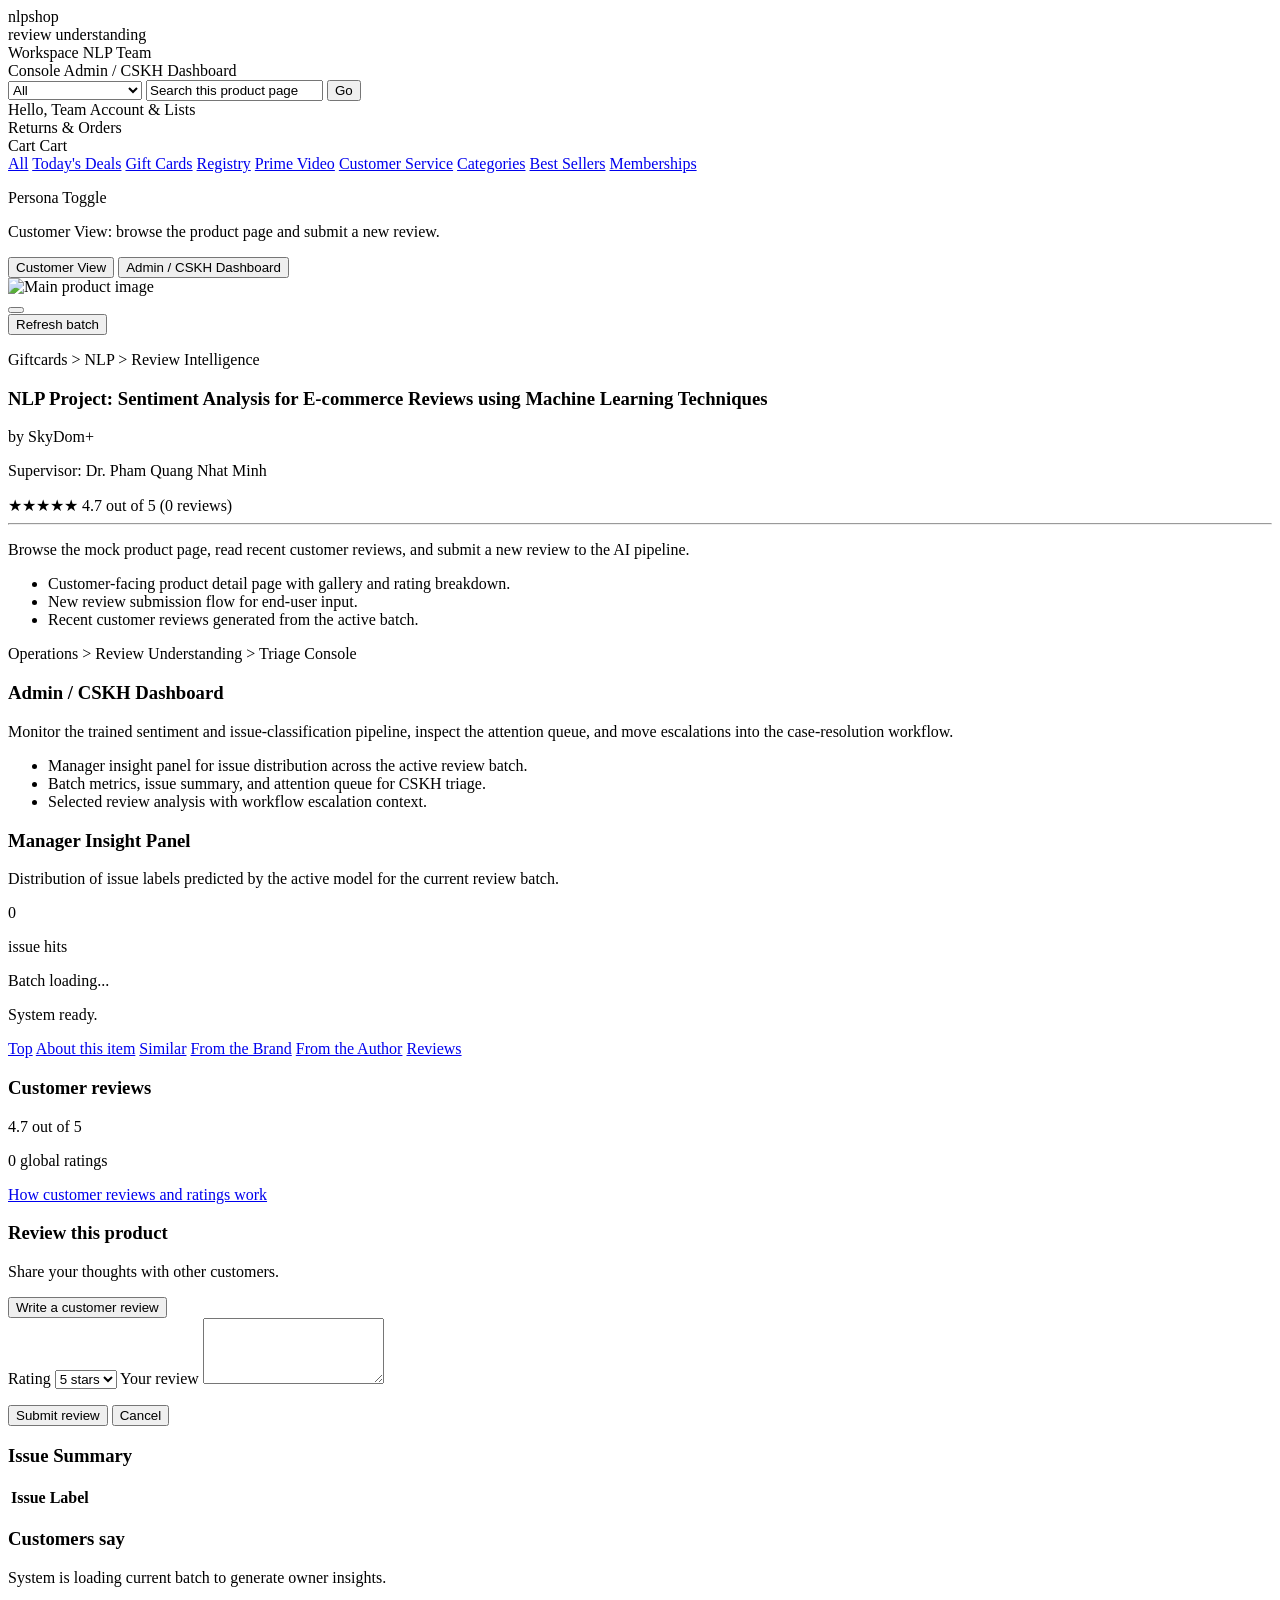
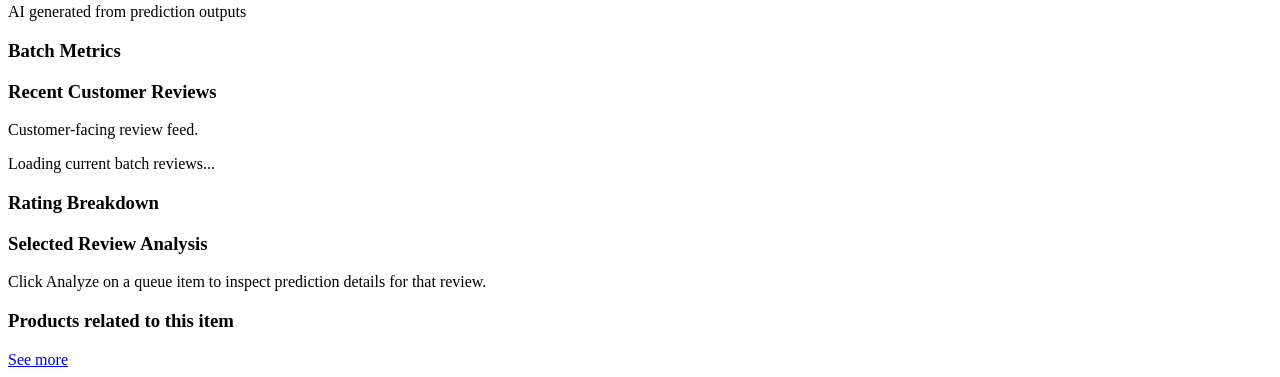
==== Sentiment-Analysis-for-E-commerce-Reviews-using-Machine-Learning-Techniques-main/webapp/static/index.html @ 732329e4 "upgrade demo" ====
<!doctype html>
<html lang="en">
<head>
  <meta charset="UTF-8" />
  <meta name="viewport" content="width=device-width, initial-scale=1.0" />
  <title>NLP Review Ops</title>
  <link rel="preconnect" href="https://fonts.googleapis.com" />
  <link rel="preconnect" href="https://fonts.gstatic.com" crossorigin />
  <link
    href="https://fonts.googleapis.com/css2?family=Barlow:wght@500;600;700&family=Source+Sans+3:wght@400;500;600;700&display=swap"
    rel="stylesheet"
  />
  <link rel="stylesheet" href="/static/styles.css?v=20260320b" />
</head>
<body data-app-view="customer">
  <header class="site-header">
    <div class="header-top">
      <div class="logo-block">
        <div class="logo-mark">nlp<span>shop</span></div>
        <div class="logo-sub">review understanding</div>
      </div>

      <div class="ship-block">
        <span class="ship-label">Workspace</span>
        <span class="ship-value">NLP Team</span>
      </div>

      <div class="admin-chip" data-view="admin">
        <span class="admin-chip-label">Console</span>
        <span class="admin-chip-value">Admin / CSKH Dashboard</span>
      </div>

      <div class="search-block" data-view="customer">
        <select aria-label="Search category">
          <option>All</option>
          <option>Gift Cards</option>
          <option>Customer Reviews</option>
          <option>Related Products</option>
        </select>
        <input type="text" value="Search this product page" readonly />
        <button type="button" aria-label="Search">Go</button>
      </div>

      <div class="header-actions" data-view="customer">
        <div class="action-tile">
          <span class="small">Hello, Team</span>
          <span class="large">Account & Lists</span>
        </div>
        <div class="action-tile">
          <span class="small">Returns</span>
          <span class="large">& Orders</span>
        </div>
        <div class="cart-tile">
          <span class="cart-icon">Cart</span>
          <span>Cart</span>
        </div>
      </div>
    </div>

    <nav class="header-sub" data-view="customer">
      <a href="#">All</a>
      <a href="#">Today's Deals</a>
      <a href="#">Gift Cards</a>
      <a href="#">Registry</a>
      <a href="#">Prime Video</a>
      <a href="#">Customer Service</a>
      <a href="#">Categories</a>
      <a href="#">Best Sellers</a>
      <a href="#">Memberships</a>
    </nav>
  </header>

  <section class="view-switch-bar">
    <div class="page-wrap view-switch-inner">
      <div class="view-switch-copy">
        <p class="view-switch-label">Persona Toggle</p>
        <p id="view-switch-text" class="view-switch-text">
          Customer View: browse the product page and submit a new review.
        </p>
      </div>
      <div class="view-switch-group" role="tablist" aria-label="Dashboard views">
        <button id="customer-view-btn" class="view-switch-btn active" type="button" data-view-target="customer">
          Customer View
        </button>
        <button id="admin-view-btn" class="view-switch-btn" type="button" data-view-target="admin">
          Admin / CSKH Dashboard
        </button>
      </div>
    </div>
  </section>

  <main class="page-wrap">
    <section class="product-grid">
      <aside class="card product-left" data-view="customer">
        <div class="product-image-frame">
          <img id="main-product-image" src="" alt="Main product image" />
        </div>
        <div id="product-thumb-grid" class="thumb-grid">
          <button class="thumb active" type="button"></button>
        </div>
        <button id="run-sample-from-left" class="outline-btn" type="button">Refresh batch</button>
      </aside>

      <section class="card product-center">
        <div data-view="customer">
          <p class="breadcrumbs">Giftcards &gt; NLP &gt; Review Intelligence</p>
          <h1>NLP Project: Sentiment Analysis for E-commerce Reviews using Machine Learning Techniques</h1>
          <p class="byline">by SkyDom+</p>
          <p class="byline-sub">Supervisor: Dr. Pham Quang Nhat Minh</p>
          <div class="rating-line">
            <span id="product-stars">&#9733;&#9733;&#9733;&#9733;&#9733;</span>
            <span id="product-rating-value">4.7 out of 5</span>
            <span id="product-rating-count">(0 reviews)</span>
          </div>
          <hr />
          <p class="description">
            Browse the mock product page, read recent customer reviews, and submit a new review to
            the AI pipeline.
          </p>
          <ul class="highlights">
            <li>Customer-facing product detail page with gallery and rating breakdown.</li>
            <li>New review submission flow for end-user input.</li>
            <li>Recent customer reviews generated from the active batch.</li>
          </ul>
        </div>

        <div class="dashboard-hero" data-view="admin">
          <p class="breadcrumbs">Operations &gt; Review Understanding &gt; Triage Console</p>
          <h1>Admin / CSKH Dashboard</h1>
          <p class="description">
            Monitor the trained sentiment and issue-classification pipeline, inspect the attention
            queue, and move escalations into the case-resolution workflow.
          </p>
          <ul class="highlights">
            <li>Manager insight panel for issue distribution across the active review batch.</li>
            <li>Batch metrics, issue summary, and attention queue for CSKH triage.</li>
            <li>Selected review analysis with workflow escalation context.</li>
          </ul>
          <div id="status-strip" class="status-strip"></div>
        </div>
      </section>

      <aside class="product-right" data-view="admin">
        <article class="card manager-insight-card">
          <h3>Manager Insight Panel</h3>
          <p class="muted">
            Distribution of issue labels predicted by the active model for the current review batch.
          </p>
          <div class="ops-pie-layout">
            <div id="ops-label-pie" class="ops-label-pie">
              <div class="ops-pie-center">
                <p id="ops-total-flags">0</p>
                <span>issue hits</span>
              </div>
            </div>
            <div id="ops-label-legend" class="ops-label-legend"></div>
          </div>
          <p id="ops-batch-note" class="muted">Batch loading...</p>
          <p id="run-message" class="run-message">System ready.</p>
        </article>
      </aside>
    </section>

    <nav class="review-tabs" data-view="customer">
      <a href="#">Top</a>
      <a href="#">About this item</a>
      <a href="#">Similar</a>
      <a href="#">From the Brand</a>
      <a href="#">From the Author</a>
      <a class="active" href="#">Reviews</a>
    </nav>

    <section class="review-grid">
      <aside class="left-column">
        <article class="card" data-view="customer">
          <h3>Customer reviews</h3>
          <p id="left-overall-score" class="overall-score">4.7 out of 5</p>
          <p id="left-rating-count" class="muted">0 global ratings</p>
          <div id="rating-bars" class="rating-bars"></div>
          <a class="muted-link" href="#">How customer reviews and ratings work</a>
        </article>

        <article class="card" data-view="customer">
          <h3>Review this product</h3>
          <p class="muted">Share your thoughts with other customers.</p>
          <button id="write-review-btn" class="outline-btn" type="button">Write a customer review</button>
          <div id="review-compose-panel" class="review-compose-panel hidden" aria-live="polite">
            <label for="review-compose-rating">Rating</label>
            <select id="review-compose-rating">
              <option value="5">5 stars</option>
              <option value="4">4 stars</option>
              <option value="3">3 stars</option>
              <option value="2">2 stars</option>
              <option value="1">1 star</option>
            </select>
            <label for="review-compose-text">Your review</label>
            <textarea id="review-compose-text" rows="4" maxlength="1200"></textarea>
            <p id="review-compose-error" class="compose-error hidden"></p>
            <div class="compose-actions">
              <button id="review-compose-submit" class="prime-btn" type="button">Submit review</button>
              <button id="review-compose-cancel" class="outline-btn" type="button">Cancel</button>
            </div>
          </div>
        </article>

        <article id="issues-panel" class="card hidden" data-view="admin">
          <h3>Issue Summary</h3>
          <div class="table-wrap small">
            <table id="issues-table">
              <thead>
                <tr>
                  <th>Issue Label</th>
                </tr>
              </thead>
              <tbody></tbody>
            </table>
          </div>
        </article>
      </aside>

      <section class="center-column">
        <article class="card" data-view="admin">
          <h3>Customers say</h3>
          <p id="customer-say-text" class="customer-say-text">
            System is loading current batch to generate owner insights.
          </p>
          <p class="muted">AI generated from prediction outputs</p>
          <div id="customer-say-tags" class="tag-row"></div>
        </article>

        <article id="summary-panel" class="card hidden" data-view="admin">
          <h3>Batch Metrics</h3>
          <div id="kpi-grid" class="kpi-grid"></div>
        </article>

        <article class="card">
          <div class="row-between">
            <h3 id="reviews-section-title">Recent Customer Reviews</h3>
            <span id="reviews-section-note" class="muted">Customer-facing review feed.</span>
          </div>
          <div id="reviews-feed" class="reviews-feed current-batch-feed">
            <p class="muted">Loading current batch reviews...</p>
          </div>
        </article>
      </section>

      <aside class="right-column">
        <article id="distribution-panel" class="card hidden" data-view="customer">
          <h3>Rating Breakdown</h3>
          <div id="distribution-bars" class="distribution-bars"></div>
        </article>

        <article id="single-review-panel" class="card single-review-panel" data-view="admin">
          <h3>Selected Review Analysis</h3>
          <p id="single-review-hint" class="muted">
            Click Analyze on a queue item to inspect prediction details for that review.
          </p>
          <div id="single-review-content"></div>
        </article>
      </aside>
    </section>

    <section class="recommended-section card" data-view="customer">
      <div class="row-between">
        <h3>Products related to this item</h3>
        <a href="#">See more</a>
      </div>
      <div id="recommended-grid" class="recommended-grid"></div>
    </section>
  </main>

  <script src="/static/app.js?v=20260320b"></script>
</body>
</html>
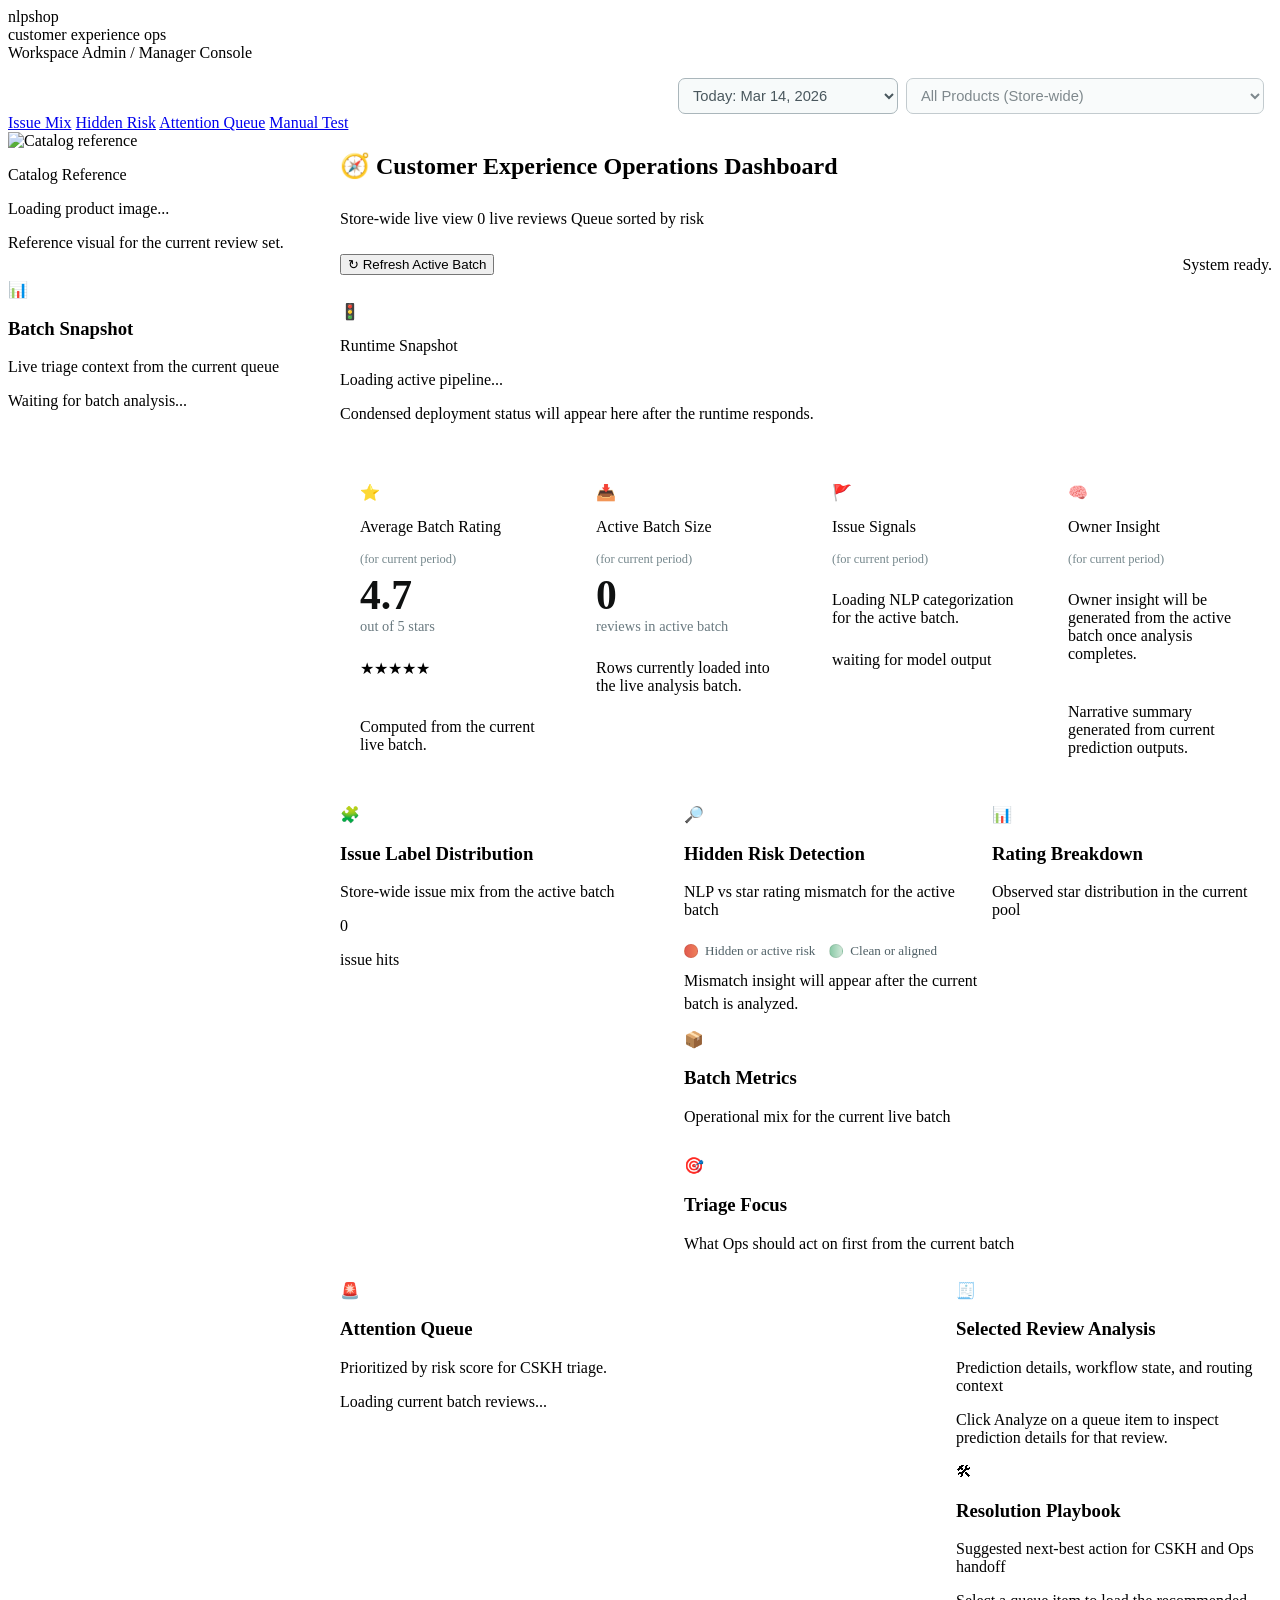
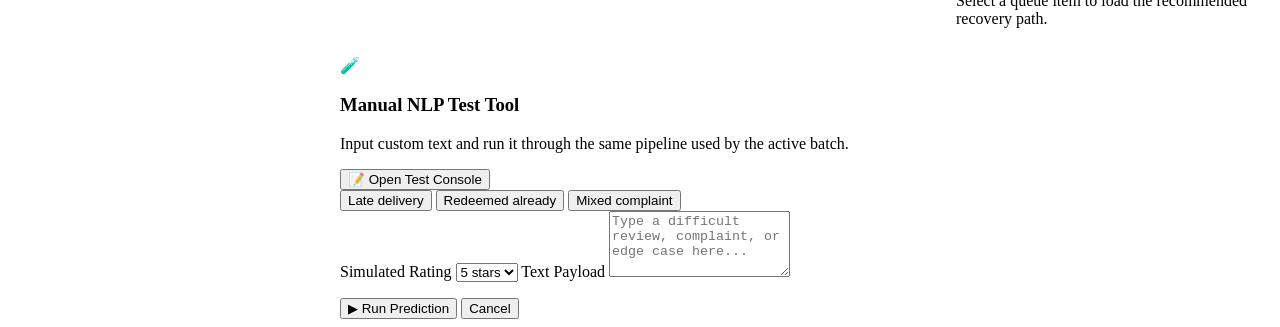
==== commit 9bf79fa3: "update UI for usecase" ====
--- a/Sentiment-Analysis-for-E-commerce-Reviews-using-Machine-Learning-Techniques-main/webapp/static/index.html
+++ b/Sentiment-Analysis-for-E-commerce-Reviews-using-Machine-Learning-Techniques-main/webapp/static/index.html
@@ -3,272 +3,702 @@
 <head>
   <meta charset="UTF-8" />
   <meta name="viewport" content="width=device-width, initial-scale=1.0" />
-  <title>NLP Review Ops</title>
+  <title>NLPSHOP CX Ops Dashboard</title>
   <link rel="preconnect" href="https://fonts.googleapis.com" />
   <link rel="preconnect" href="https://fonts.gstatic.com" crossorigin />
   <link
     href="https://fonts.googleapis.com/css2?family=Barlow:wght@500;600;700&family=Source+Sans+3:wght@400;500;600;700&display=swap"
     rel="stylesheet"
   />
-  <link rel="stylesheet" href="/static/styles.css?v=20260320b" />
+  <link rel="stylesheet" href="/static/styles.css?v=20260321q" />
+  <style>
+    body::before,
+    body::after {
+      display: none;
+    }
+
+    .admin-shell {
+      display: grid;
+      grid-template-columns: 320px minmax(0, 1fr);
+      gap: 12px;
+      position: relative;
+      z-index: 1;
+      align-items: start;
+    }
+
+    .catalog-rail {
+      position: sticky;
+      top: 98px;
+      align-self: start;
+      display: grid;
+      gap: 12px;
+    }
+
+    .dashboard-content {
+      min-width: 0;
+      display: grid;
+      gap: 12px;
+    }
+
+    .top-control-cluster {
+      display: grid;
+      gap: 4px;
+      justify-items: end;
+    }
+
+    .top-control-row {
+      display: flex;
+      align-items: center;
+      justify-content: flex-end;
+      gap: 8px;
+      flex-wrap: wrap;
+    }
+
+    .top-control-group {
+      display: grid;
+      gap: 4px;
+    }
+
+    .top-control-label {
+      margin: 0;
+      font-size: 0.68rem;
+      text-transform: uppercase;
+      letter-spacing: 0.08em;
+      color: rgba(255, 255, 255, 0.78);
+    }
+
+    .admin-select--dark {
+      min-width: 220px;
+      color: #223239;
+      background: #ffffff;
+      border-color: #ffffff;
+    }
+
+    .top-context-note {
+      margin: 0;
+      max-width: none;
+      font-size: 0.72rem;
+      line-height: 1.25;
+      text-align: left;
+      color: rgba(255, 255, 255, 0.64);
+      flex: 1;
+    }
+
+    .admin-hero {
+      display: grid;
+      grid-template-columns: minmax(0, 1fr);
+      gap: 12px;
+      align-items: start;
+    }
+
+    .admin-hero-main,
+    .admin-hero-side {
+      display: grid;
+      gap: 10px;
+    }
+
+    .admin-control-panel {
+      display: grid;
+      gap: 8px;
+    }
+
+    .admin-select {
+      width: 100%;
+      border: 1px solid #aab6bb;
+      border-radius: 7px;
+      padding: 8px 10px;
+      font-size: 0.92rem;
+      font-family: "Source Sans 3", sans-serif;
+      color: #49575d;
+      background: #f7fafa;
+    }
+
+    .admin-action-row {
+      display: flex;
+      align-items: center;
+      justify-content: space-between;
+      gap: 12px;
+      flex-wrap: wrap;
+    }
+
+    .admin-summary-grid {
+      display: grid;
+      grid-template-columns: repeat(4, minmax(0, 1fr));
+      gap: 12px;
+    }
+
+    .admin-summary-card {
+      display: grid;
+      gap: 8px;
+      align-content: start;
+      min-height: 158px;
+      padding: 20px;
+    }
+
+    .admin-summary-value {
+      margin: 0;
+      font-size: 2.6rem;
+      font-weight: 700;
+      line-height: 0.98;
+      color: #0f1111;
+    }
+
+    .admin-summary-inline-note {
+      margin: 0;
+      font-size: 0.9rem;
+      color: #6a7a80;
+      font-weight: 500;
+    }
+
+    .admin-summary-stack {
+      display: grid;
+      gap: 2px;
+      align-items: end;
+    }
+
+    .admin-summary-period {
+      margin: 0;
+      font-size: 0.78rem;
+      color: #76888d;
+    }
+
+    .admin-status-strip {
+      display: grid;
+      gap: 8px;
+    }
+
+    .admin-analysis-grid {
+      display: grid;
+      grid-template-columns: minmax(290px, 330px) minmax(0, 1fr);
+      gap: 14px;
+      align-items: start;
+    }
+
+    .admin-analysis-stack {
+      display: grid;
+      grid-template-columns: minmax(0, 1.2fr) minmax(280px, 0.92fr);
+      gap: 14px;
+      align-items: start;
+    }
+
+    .admin-span-two {
+      grid-column: 1 / -1;
+    }
+
+    .admin-queue-grid {
+      display: grid;
+      grid-template-columns: minmax(0, 1fr) 316px;
+      gap: 12px;
+      align-items: start;
+    }
+
+    .queue-main-column {
+      display: grid;
+      gap: 12px;
+      min-width: 0;
+    }
+
+    .legacy-hide {
+      display: none !important;
+    }
+
+    .mismatch-chart {
+      display: grid;
+      gap: 14px;
+      margin-top: 10px;
+    }
+
+    .mismatch-row {
+      display: grid;
+      gap: 8px;
+    }
+
+    .mismatch-row-head {
+      display: flex;
+      align-items: baseline;
+      justify-content: space-between;
+      gap: 12px;
+      flex-wrap: wrap;
+    }
+
+    .mismatch-row-label {
+      margin: 0;
+      font-size: 0.92rem;
+      font-weight: 700;
+      color: #223239;
+    }
+
+    .mismatch-row-meta {
+      margin: 0;
+      font-size: 0.8rem;
+      color: #66777c;
+    }
+
+    .mismatch-bar {
+      display: flex;
+      height: 18px;
+      overflow: hidden;
+      border-radius: 999px;
+      background: #eef3f5;
+      border: 1px solid #d7e0e3;
+    }
+
+    .mismatch-segment {
+      height: 100%;
+      min-width: 0;
+    }
+
+    .mismatch-segment--risk {
+      background: linear-gradient(90deg, #e15a4f 0%, #ef7f5a 100%);
+    }
+
+    .mismatch-segment--clean {
+      background: linear-gradient(90deg, #89c9a6 0%, #cfe8d8 100%);
+    }
+
+    .mismatch-legend {
+      display: flex;
+      gap: 14px;
+      flex-wrap: wrap;
+      margin-top: 8px;
+    }
+
+    .mismatch-legend-item {
+      display: inline-flex;
+      align-items: center;
+      gap: 7px;
+      font-size: 0.82rem;
+      color: #4f6066;
+    }
+
+    .mismatch-legend-swatch {
+      width: 12px;
+      height: 12px;
+      border-radius: 999px;
+      border: 1px solid rgba(0, 0, 0, 0.08);
+    }
+
+    .mismatch-note {
+      margin: 10px 0 0;
+      line-height: 1.45;
+    }
+
+    @media (max-width: 1180px) {
+      .admin-shell,
+      .admin-hero,
+      .admin-analysis-grid,
+      .admin-queue-grid {
+        grid-template-columns: 1fr;
+      }
+
+      .catalog-rail {
+        position: static;
+      }
+
+      .top-control-cluster {
+        justify-items: stretch;
+      }
+
+      .top-control-row {
+        justify-content: flex-start;
+      }
+
+      .top-context-note {
+        text-align: left;
+      }
+
+      .admin-analysis-stack {
+        grid-template-columns: 1fr;
+      }
+
+      #metrics-panel {
+        grid-column: auto;
+      }
+
+      .admin-span-two {
+        grid-column: auto;
+      }
+    }
+
+    @media (max-width: 900px) {
+      .admin-summary-grid {
+        grid-template-columns: repeat(2, minmax(0, 1fr));
+      }
+    }
+
+    @media (max-width: 620px) {
+      .admin-summary-grid {
+        grid-template-columns: 1fr;
+      }
+    }
+  </style>
 </head>
-<body data-app-view="customer">
+<body data-app-view="admin">
   <header class="site-header">
     <div class="header-top">
       <div class="logo-block">
         <div class="logo-mark">nlp<span>shop</span></div>
-        <div class="logo-sub">review understanding</div>
+        <div class="logo-sub">customer experience ops</div>
       </div>
 
       <div class="ship-block">
         <span class="ship-label">Workspace</span>
-        <span class="ship-value">NLP Team</span>
-      </div>
-
-      <div class="admin-chip" data-view="admin">
-        <span class="admin-chip-label">Console</span>
-        <span class="admin-chip-value">Admin / CSKH Dashboard</span>
-      </div>
-
-      <div class="search-block" data-view="customer">
-        <select aria-label="Search category">
-          <option>All</option>
-          <option>Gift Cards</option>
-          <option>Customer Reviews</option>
-          <option>Related Products</option>
-        </select>
-        <input type="text" value="Search this product page" readonly />
-        <button type="button" aria-label="Search">Go</button>
-      </div>
-
-      <div class="header-actions" data-view="customer">
-        <div class="action-tile">
-          <span class="small">Hello, Team</span>
-          <span class="large">Account & Lists</span>
-        </div>
-        <div class="action-tile">
-          <span class="small">Returns</span>
-          <span class="large">& Orders</span>
-        </div>
-        <div class="cart-tile">
-          <span class="cart-icon">Cart</span>
-          <span>Cart</span>
+        <span class="ship-value">Admin / Manager Console</span>
+      </div>
+
+      <div class="top-control-cluster">
+        <div class="top-control-row">
+          <label class="top-control-group" for="date-range-select">
+            <span class="top-control-label">Date Range</span>
+            <select id="date-range-select" class="admin-select admin-select--dark">
+              <option value="today" selected>Today: Mar 14, 2026</option>
+              <option value="yesterday">Yesterday: Mar 13, 2026</option>
+              <option value="last_7_days">Last 7 Days</option>
+              <option value="this_month">This Month</option>
+            </select>
+          </label>
+
+          <label class="top-control-group" for="mock-product-filter">
+            <span class="top-control-label">Product Filter</span>
+            <select
+              id="mock-product-filter"
+              class="admin-select admin-select--dark"
+              disabled
+              title="MOCKED - Requires Phase 2 Database Schema Update: Missing Product_ID FK mapping in review rows."
+            >
+              <option>All Products (Store-wide)</option>
+              <option>Gift Card Floral [requires product_id mapping]</option>
+              <option>Gift Card Birthday [requires product_id mapping]</option>
+            </select>
+          </label>
+
+          <div id="header-batch-actions" class="header-batch-actions" aria-live="polite"></div>
         </div>
       </div>
     </div>
 
-    <nav class="header-sub" data-view="customer">
-      <a href="#">All</a>
-      <a href="#">Today's Deals</a>
-      <a href="#">Gift Cards</a>
-      <a href="#">Registry</a>
-      <a href="#">Prime Video</a>
-      <a href="#">Customer Service</a>
-      <a href="#">Categories</a>
-      <a href="#">Best Sellers</a>
-      <a href="#">Memberships</a>
-    </nav>
+    <div class="header-sub" data-view="admin">
+      <a href="#issue-mix">Issue Mix</a>
+      <a href="#summary-panel">Hidden Risk</a>
+      <a href="#attention-queue">Attention Queue</a>
+      <a href="#manual-test">Manual Test</a>
+    </div>
   </header>
 
-  <section class="view-switch-bar">
-    <div class="page-wrap view-switch-inner">
-      <div class="view-switch-copy">
-        <p class="view-switch-label">Persona Toggle</p>
-        <p id="view-switch-text" class="view-switch-text">
-          Customer View: browse the product page and submit a new review.
+  <main class="page-wrap admin-shell">
+    <aside class="catalog-rail" aria-label="Catalog context">
+      <div id="catalog-context-card" class="catalog-context-card">
+        <img id="catalog-context-image" class="catalog-context-image" src="" alt="Catalog reference" />
+        <div class="catalog-context-copy">
+          <p class="catalog-context-label">Catalog Reference</p>
+          <p id="catalog-context-name" class="catalog-context-name">Loading product image...</p>
+          <p id="catalog-context-note" class="catalog-context-note">Reference visual for the current review set.</p>
+        </div>
+      </div>
+
+      <article class="card rail-context-card">
+        <div class="section-heading section-heading--compact">
+          <span class="section-icon" aria-hidden="true">&#128202;</span>
+          <div>
+            <h3>Batch Snapshot</h3>
+            <p class="muted">Live triage context from the current queue</p>
+          </div>
+        </div>
+        <div id="rail-snapshot-grid" class="rail-snapshot-grid">
+          <p class="muted">Waiting for batch analysis...</p>
+        </div>
+      </article>
+    </aside>
+
+    <div class="dashboard-content">
+    <section class="card admin-hero admin-hero--compact">
+      <div class="admin-hero-main">
+        <h1 class="hero-title">
+          <span class="section-icon section-icon--hero" aria-hidden="true">🧭</span>
+          <span>Customer Experience Operations Dashboard</span>
+        </h1>
+        <div class="hero-meta-row">
+          <span class="hero-meta-pill">Store-wide live view</span>
+          <span id="hero-batch-pill" class="hero-meta-pill">0 live reviews</span>
+          <span class="hero-meta-pill hero-meta-pill--soft">Queue sorted by risk</span>
+        </div>
+      </div>
+
+      <div class="admin-hero-side">
+        <div class="admin-action-row">
+          <button id="run-sample-from-left" class="prime-btn" type="button">↻ Refresh Active Batch</button>
+          <p id="run-message" class="run-message">System ready.</p>
+        </div>
+      </div>
+    </section>
+
+    <section id="status-strip" class="status-strip admin-status-strip hidden" aria-hidden="true">
+      <article class="status-card">
+        <div class="status-card-head">
+          <span class="status-icon" aria-hidden="true">🚦</span>
+          <div class="status-copy">
+            <p class="status-label">Runtime Snapshot</p>
+            <p class="status-value">Loading active pipeline...</p>
+          </div>
+        </div>
+        <p class="status-meta">Condensed deployment status will appear here after the runtime responds.</p>
+      </article>
+    </section>
+
+    <section id="admin-toolbar" class="admin-toolbar" aria-label="Batch controls"></section>
+
+    <section class="admin-summary-grid">
+      <article class="card admin-summary-card">
+        <div class="summary-head">
+          <span class="summary-icon" aria-hidden="true">⭐</span>
+          <div>
+            <p class="status-label">Average Batch Rating</p>
+            <p class="admin-summary-period" data-current-period>(for current period)</p>
+          </div>
+        </div>
+        <div class="admin-summary-stack">
+          <p id="left-overall-score" class="admin-summary-value">4.7</p>
+          <p class="admin-summary-inline-note">out of 5 stars</p>
+        </div>
+        <p id="product-stars">&#9733;&#9733;&#9733;&#9733;&#9733;</p>
+        <p class="muted">Computed from the current live batch.</p>
+      </article>
+
+      <article class="card admin-summary-card">
+        <div class="summary-head">
+          <span class="summary-icon" aria-hidden="true">📥</span>
+          <div>
+            <p class="status-label">Active Batch Size</p>
+            <p class="admin-summary-period" data-current-period>(for current period)</p>
+          </div>
+        </div>
+        <div class="admin-summary-stack">
+          <p id="left-rating-count" class="admin-summary-value">0</p>
+          <p class="admin-summary-inline-note">reviews in active batch</p>
+        </div>
+        <p class="muted">Rows currently loaded into the live analysis batch.</p>
+      </article>
+
+      <article class="card admin-summary-card">
+        <div class="summary-head">
+          <span class="summary-icon" aria-hidden="true">🚩</span>
+          <div>
+            <p class="status-label">Issue Signals</p>
+            <p class="admin-summary-period" data-current-period>(for current period)</p>
+          </div>
+        </div>
+        <p id="ops-batch-note" class="customer-say-text">
+          Loading NLP categorization for the active batch.
         </p>
-      </div>
-      <div class="view-switch-group" role="tablist" aria-label="Dashboard views">
-        <button id="customer-view-btn" class="view-switch-btn active" type="button" data-view-target="customer">
-          Customer View
-        </button>
-        <button id="admin-view-btn" class="view-switch-btn" type="button" data-view-target="admin">
-          Admin / CSKH Dashboard
-        </button>
-      </div>
-    </div>
-  </section>
-
-  <main class="page-wrap">
-    <section class="product-grid">
-      <aside class="card product-left" data-view="customer">
-        <div class="product-image-frame">
-          <img id="main-product-image" src="" alt="Main product image" />
-        </div>
-        <div id="product-thumb-grid" class="thumb-grid">
-          <button class="thumb active" type="button"></button>
-        </div>
-        <button id="run-sample-from-left" class="outline-btn" type="button">Refresh batch</button>
-      </aside>
-
-      <section class="card product-center">
-        <div data-view="customer">
-          <p class="breadcrumbs">Giftcards &gt; NLP &gt; Review Intelligence</p>
-          <h1>NLP Project: Sentiment Analysis for E-commerce Reviews using Machine Learning Techniques</h1>
-          <p class="byline">by SkyDom+</p>
-          <p class="byline-sub">Supervisor: Dr. Pham Quang Nhat Minh</p>
-          <div class="rating-line">
-            <span id="product-stars">&#9733;&#9733;&#9733;&#9733;&#9733;</span>
-            <span id="product-rating-value">4.7 out of 5</span>
-            <span id="product-rating-count">(0 reviews)</span>
-          </div>
-          <hr />
-          <p class="description">
-            Browse the mock product page, read recent customer reviews, and submit a new review to
-            the AI pipeline.
-          </p>
-          <ul class="highlights">
-            <li>Customer-facing product detail page with gallery and rating breakdown.</li>
-            <li>New review submission flow for end-user input.</li>
-            <li>Recent customer reviews generated from the active batch.</li>
-          </ul>
-        </div>
-
-        <div class="dashboard-hero" data-view="admin">
-          <p class="breadcrumbs">Operations &gt; Review Understanding &gt; Triage Console</p>
-          <h1>Admin / CSKH Dashboard</h1>
-          <p class="description">
-            Monitor the trained sentiment and issue-classification pipeline, inspect the attention
-            queue, and move escalations into the case-resolution workflow.
-          </p>
-          <ul class="highlights">
-            <li>Manager insight panel for issue distribution across the active review batch.</li>
-            <li>Batch metrics, issue summary, and attention queue for CSKH triage.</li>
-            <li>Selected review analysis with workflow escalation context.</li>
-          </ul>
-          <div id="status-strip" class="status-strip"></div>
-        </div>
-      </section>
-
-      <aside class="product-right" data-view="admin">
-        <article class="card manager-insight-card">
-          <h3>Manager Insight Panel</h3>
-          <p class="muted">
-            Distribution of issue labels predicted by the active model for the current review batch.
-          </p>
-          <div class="ops-pie-layout">
-            <div id="ops-label-pie" class="ops-label-pie">
-              <div class="ops-pie-center">
-                <p id="ops-total-flags">0</p>
-                <span>issue hits</span>
+        <div id="customer-say-tags" class="tag-row">
+          <span class="tag">waiting for model output</span>
+        </div>
+      </article>
+
+      <article class="card admin-summary-card">
+        <div class="summary-head">
+          <span class="summary-icon" aria-hidden="true">🧠</span>
+          <div>
+            <p class="status-label">Owner Insight</p>
+            <p class="admin-summary-period" data-current-period>(for current period)</p>
+          </div>
+        </div>
+        <p id="customer-say-text" class="customer-say-text">
+          Owner insight will be generated from the active batch once analysis completes.
+        </p>
+        <p class="muted">Narrative summary generated from current prediction outputs.</p>
+      </article>
+    </section>
+
+    <section class="admin-analysis-grid">
+      <article id="issue-mix" class="card manager-insight-card">
+        <div class="row-between">
+          <div class="section-heading">
+            <span class="section-icon" aria-hidden="true">🧩</span>
+            <div>
+              <h3>Issue Label Distribution</h3>
+              <p class="muted">Store-wide issue mix from the active batch</p>
+            </div>
+          </div>
+        </div>
+        <div class="ops-pie-layout">
+          <div id="ops-label-pie" class="ops-label-pie">
+            <div class="ops-pie-center">
+              <p id="ops-total-flags">0</p>
+              <span>issue hits</span>
+            </div>
+          </div>
+          <div id="ops-label-legend" class="ops-label-legend"></div>
+        </div>
+        <div id="issue-mix-snapshot" class="issue-snapshot-grid"></div>
+      </article>
+
+      <div class="admin-analysis-stack">
+        <article id="summary-panel" class="card hidden">
+          <div class="row-between">
+            <div class="section-heading">
+              <span class="section-icon" aria-hidden="true">🔎</span>
+              <div>
+              <h3>Hidden Risk Detection</h3>
+              <p class="muted">NLP vs star rating mismatch for the active batch</p>
               </div>
             </div>
-            <div id="ops-label-legend" class="ops-label-legend"></div>
-          </div>
-          <p id="ops-batch-note" class="muted">Batch loading...</p>
-          <p id="run-message" class="run-message">System ready.</p>
+          </div>
+          <div id="mismatch-chart" class="mismatch-chart"></div>
+          <div class="mismatch-legend">
+            <span class="mismatch-legend-item">
+              <span class="mismatch-legend-swatch mismatch-segment--risk"></span>
+              Hidden or active risk
+            </span>
+            <span class="mismatch-legend-item">
+              <span class="mismatch-legend-swatch mismatch-segment--clean"></span>
+              Clean or aligned
+            </span>
+          </div>
+          <p id="mismatch-insight" class="muted mismatch-note">
+            Mismatch insight will appear after the current batch is analyzed.
+          </p>
         </article>
-      </aside>
-    </section>
-
-    <nav class="review-tabs" data-view="customer">
-      <a href="#">Top</a>
-      <a href="#">About this item</a>
-      <a href="#">Similar</a>
-      <a href="#">From the Brand</a>
-      <a href="#">From the Author</a>
-      <a class="active" href="#">Reviews</a>
-    </nav>
-
-    <section class="review-grid">
-      <aside class="left-column">
-        <article class="card" data-view="customer">
-          <h3>Customer reviews</h3>
-          <p id="left-overall-score" class="overall-score">4.7 out of 5</p>
-          <p id="left-rating-count" class="muted">0 global ratings</p>
-          <div id="rating-bars" class="rating-bars"></div>
-          <a class="muted-link" href="#">How customer reviews and ratings work</a>
+
+        <article id="distribution-panel" class="card hidden">
+          <div class="section-heading section-heading--compact">
+            <span class="section-icon" aria-hidden="true">📊</span>
+            <div>
+              <h3>Rating Breakdown</h3>
+              <p class="muted">Observed star distribution in the current pool</p>
+            </div>
+          </div>
+          <div id="distribution-bars" class="distribution-bars"></div>
+          <div id="rating-bars" class="rating-bars hidden"></div>
         </article>
 
-        <article class="card" data-view="customer">
-          <h3>Review this product</h3>
-          <p class="muted">Share your thoughts with other customers.</p>
-          <button id="write-review-btn" class="outline-btn" type="button">Write a customer review</button>
-          <div id="review-compose-panel" class="review-compose-panel hidden" aria-live="polite">
-            <label for="review-compose-rating">Rating</label>
-            <select id="review-compose-rating">
-              <option value="5">5 stars</option>
-              <option value="4">4 stars</option>
-              <option value="3">3 stars</option>
-              <option value="2">2 stars</option>
-              <option value="1">1 star</option>
-            </select>
-            <label for="review-compose-text">Your review</label>
-            <textarea id="review-compose-text" rows="4" maxlength="1200"></textarea>
-            <p id="review-compose-error" class="compose-error hidden"></p>
-            <div class="compose-actions">
-              <button id="review-compose-submit" class="prime-btn" type="button">Submit review</button>
-              <button id="review-compose-cancel" class="outline-btn" type="button">Cancel</button>
+        <article id="metrics-panel" class="card hidden admin-span-two">
+          <div class="section-heading section-heading--compact">
+            <span class="section-icon" aria-hidden="true">&#128230;</span>
+            <div>
+              <h3>Batch Metrics</h3>
+              <p class="muted">Operational mix for the current live batch</p>
             </div>
           </div>
-        </article>
-
-        <article id="issues-panel" class="card hidden" data-view="admin">
-          <h3>Issue Summary</h3>
-          <div class="table-wrap small">
-            <table id="issues-table">
-              <thead>
-                <tr>
-                  <th>Issue Label</th>
-                </tr>
-              </thead>
-              <tbody></tbody>
-            </table>
-          </div>
-        </article>
-      </aside>
-
-      <section class="center-column">
-        <article class="card" data-view="admin">
-          <h3>Customers say</h3>
-          <p id="customer-say-text" class="customer-say-text">
-            System is loading current batch to generate owner insights.
-          </p>
-          <p class="muted">AI generated from prediction outputs</p>
-          <div id="customer-say-tags" class="tag-row"></div>
-        </article>
-
-        <article id="summary-panel" class="card hidden" data-view="admin">
-          <h3>Batch Metrics</h3>
           <div id="kpi-grid" class="kpi-grid"></div>
         </article>
 
-        <article class="card">
-          <div class="row-between">
-            <h3 id="reviews-section-title">Recent Customer Reviews</h3>
-            <span id="reviews-section-note" class="muted">Customer-facing review feed.</span>
-          </div>
-          <div id="reviews-feed" class="reviews-feed current-batch-feed">
-            <p class="muted">Loading current batch reviews...</p>
-          </div>
+        <article id="triage-focus-panel" class="card hidden admin-span-two">
+          <div class="section-heading section-heading--compact">
+            <span class="section-icon" aria-hidden="true">&#127919;</span>
+            <div>
+              <h3>Triage Focus</h3>
+              <p class="muted">What Ops should act on first from the current batch</p>
+            </div>
+          </div>
+          <div id="triage-focus-content" class="triage-focus-content"></div>
         </article>
-      </section>
-
-      <aside class="right-column">
-        <article id="distribution-panel" class="card hidden" data-view="customer">
-          <h3>Rating Breakdown</h3>
-          <div id="distribution-bars" class="distribution-bars"></div>
-        </article>
-
-        <article id="single-review-panel" class="card single-review-panel" data-view="admin">
-          <h3>Selected Review Analysis</h3>
-          <p id="single-review-hint" class="muted">
-            Click Analyze on a queue item to inspect prediction details for that review.
+
+      </div>
+    </section>
+
+    <section class="admin-queue-grid">
+      <article id="attention-queue" class="card">
+        <div class="row-between">
+          <div class="section-heading">
+            <span class="section-icon" aria-hidden="true">🚨</span>
+            <div>
+            <h3 id="reviews-section-title">Attention Queue</h3>
+            <p id="reviews-section-note" class="muted">Prioritized by risk score for CSKH triage.</p>
+            </div>
+          </div>
+        </div>
+        <div id="reviews-feed" class="reviews-feed current-batch-feed">
+          <p class="muted">Loading current batch reviews...</p>
+        </div>
+      </article>
+
+      <div class="queue-side-rail">
+      <article id="single-review-panel" class="card single-review-panel">
+        <div class="section-heading section-heading--compact">
+          <span class="section-icon" aria-hidden="true">🧾</span>
+          <div>
+            <h3>Selected Review Analysis</h3>
+            <p class="muted">Prediction details, workflow state, and routing context</p>
+          </div>
+        </div>
+        <p id="single-review-hint" class="muted">
+          Click Analyze on a queue item to inspect prediction details for that review.
+        </p>
+        <div id="single-review-content"></div>
+      </article>
+      <article id="playbook-panel" class="card playbook-panel">
+        <div class="section-heading section-heading--compact">
+          <span class="section-icon" aria-hidden="true">🛠</span>
+          <div>
+            <h3>Resolution Playbook</h3>
+            <p class="muted">Suggested next-best action for CSKH and Ops handoff</p>
+          </div>
+        </div>
+        <div id="playbook-content" class="playbook-content">
+          <p class="muted">Select a queue item to load the recommended recovery path.</p>
+        </div>
+      </article>
+      </div>
+    </section>
+
+    <section id="manual-test" class="card">
+      <div class="row-between">
+        <div class="section-heading">
+          <span class="section-icon" aria-hidden="true">🧪</span>
+          <div>
+          <h3>Manual NLP Test Tool</h3>
+          <p class="muted">
+            Input custom text and run it through the same pipeline used by the active batch.
           </p>
-          <div id="single-review-content"></div>
-        </article>
-      </aside>
+          </div>
+        </div>
+        <button id="write-review-btn" class="outline-btn" type="button">📝 Open Test Console</button>
+      </div>
+
+      <div class="prompt-chip-row">
+        <button type="button" class="prompt-chip" data-prompt-text="Delivery took too long and customer support never replied." data-prompt-rating="2">Late delivery</button>
+        <button type="button" class="prompt-chip" data-prompt-text="Gift card code says already redeemed even though this is a new purchase." data-prompt-rating="1">Redeemed already</button>
+        <button type="button" class="prompt-chip" data-prompt-text="The gift card looks great, but the packaging arrived damaged and refund support was confusing." data-prompt-rating="3">Mixed complaint</button>
+      </div>
+
+      <div id="review-compose-panel" class="review-compose-panel" aria-live="polite">
+        <label for="review-compose-rating">Simulated Rating</label>
+        <select id="review-compose-rating">
+          <option value="5">5 stars</option>
+          <option value="4">4 stars</option>
+          <option value="3">3 stars</option>
+          <option value="2">2 stars</option>
+          <option value="1">1 star</option>
+        </select>
+
+        <label for="review-compose-text">Text Payload</label>
+        <textarea
+          id="review-compose-text"
+          rows="4"
+          maxlength="1200"
+          placeholder="Type a difficult review, complaint, or edge case here..."
+        ></textarea>
+
+        <p id="review-compose-error" class="compose-error hidden"></p>
+
+        <div class="compose-actions">
+          <button id="review-compose-submit" class="prime-btn" type="button">▶ Run Prediction</button>
+          <button id="review-compose-cancel" class="outline-btn" type="button">Cancel</button>
+        </div>
+      </div>
     </section>
 
-    <section class="recommended-section card" data-view="customer">
-      <div class="row-between">
-        <h3>Products related to this item</h3>
-        <a href="#">See more</a>
-      </div>
-      <div id="recommended-grid" class="recommended-grid"></div>
-    </section>
+    <div class="legacy-hide" aria-hidden="true">
+      <img id="main-product-image" src="" alt="Legacy hidden product" />
+      <div id="product-thumb-grid"></div>
+      <span id="product-rating-value"></span>
+      <span id="product-rating-count"></span>
+      <div id="recommended-grid"></div>
+    </div>
+    </div>
   </main>
 
-  <script src="/static/app.js?v=20260320b"></script>
+  <script src="/static/app.js?v=20260321q"></script>
 </body>
 </html>
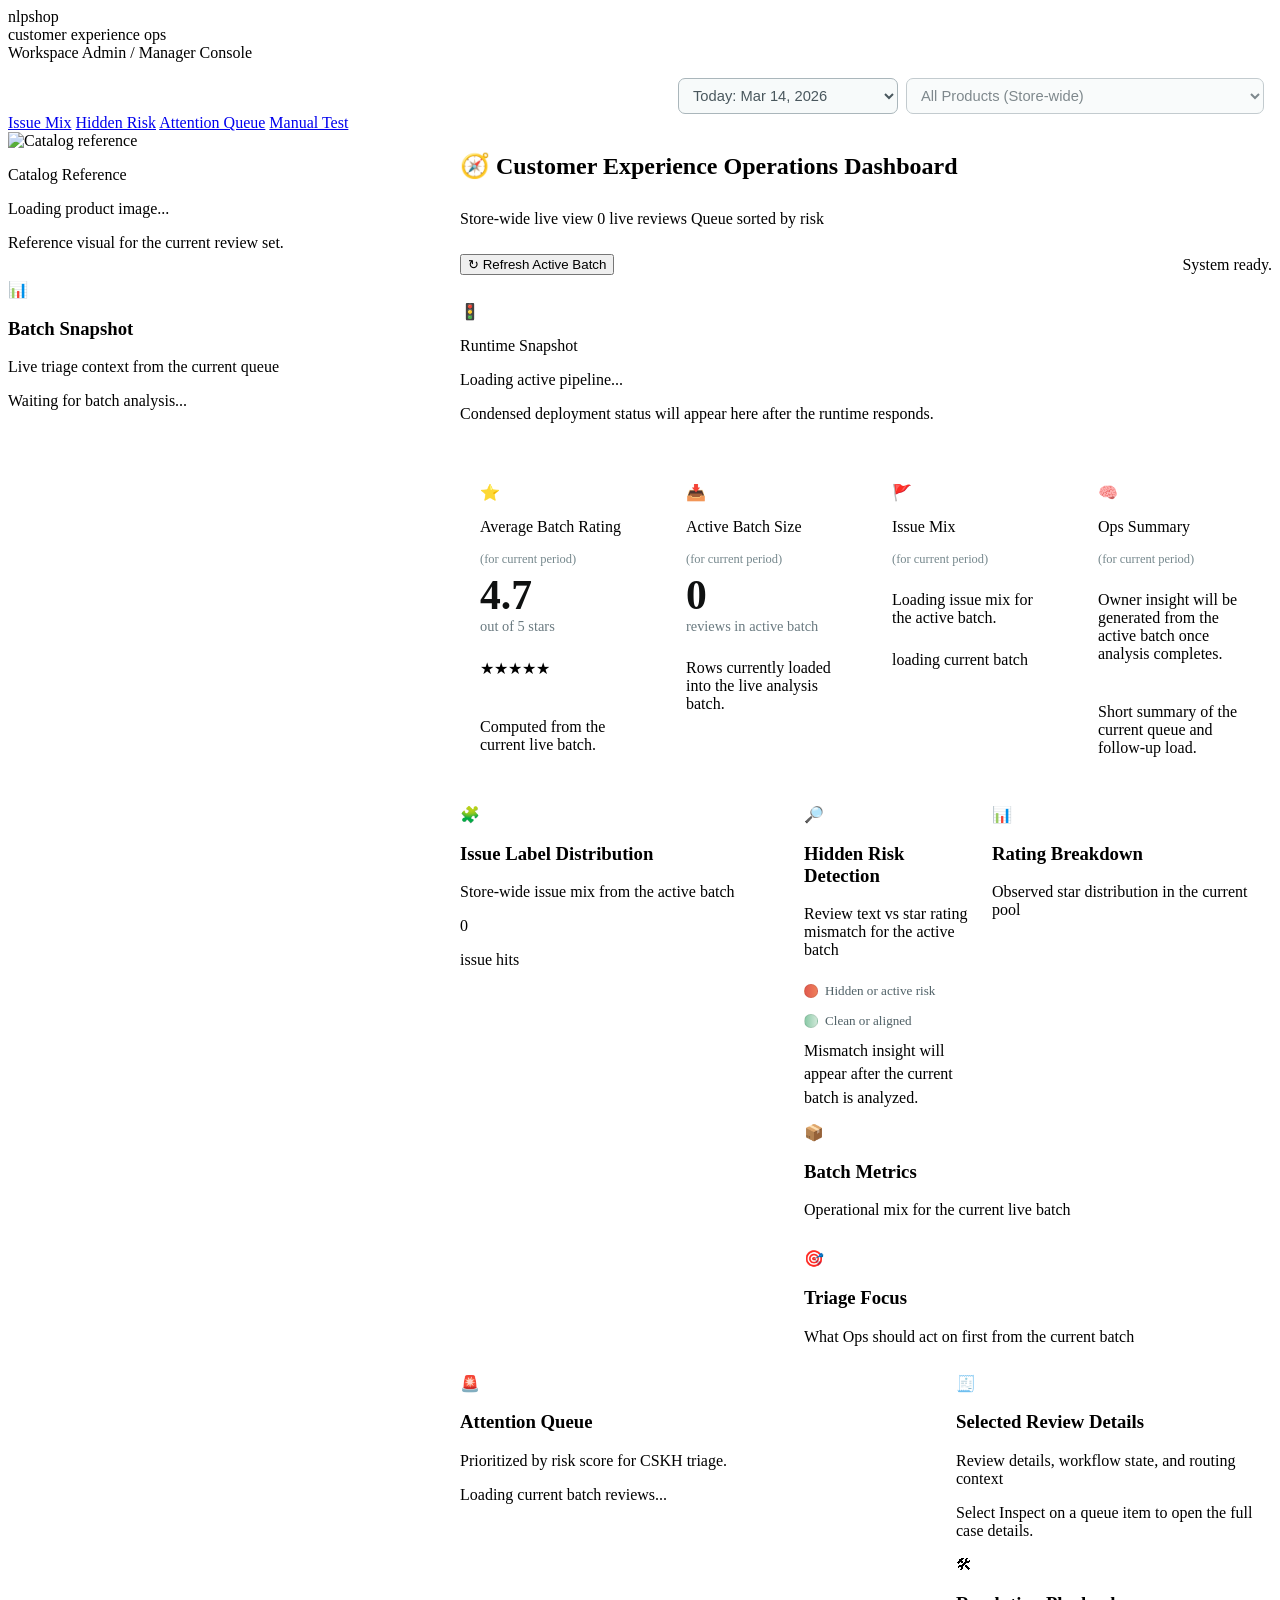
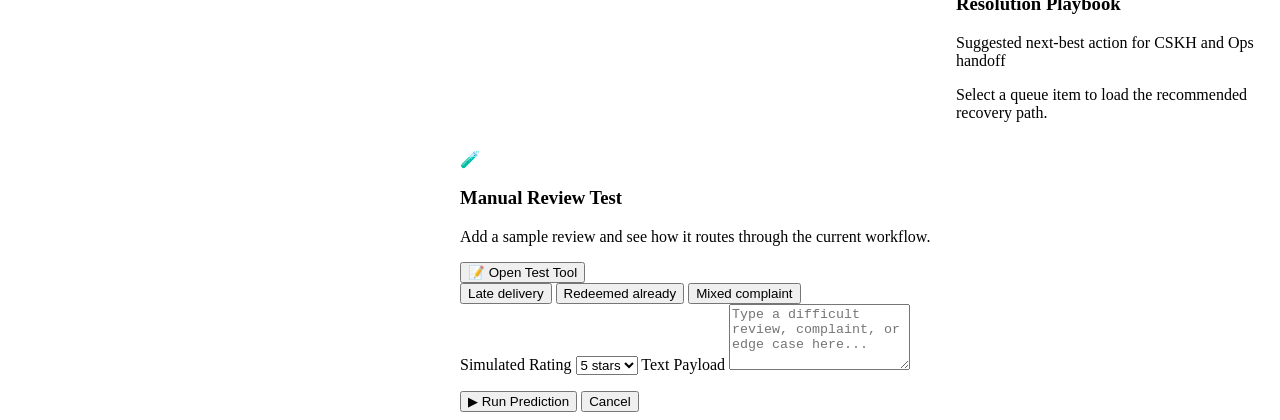
==== commit b1e0b435: "Refine webapp UX and add contract tests" ====
--- a/Sentiment-Analysis-for-E-commerce-Reviews-using-Machine-Learning-Techniques-main/webapp/static/index.html
+++ b/Sentiment-Analysis-for-E-commerce-Reviews-using-Machine-Learning-Techniques-main/webapp/static/index.html
@@ -10,7 +10,7 @@
     href="https://fonts.googleapis.com/css2?family=Barlow:wght@500;600;700&family=Source+Sans+3:wght@400;500;600;700&display=swap"
     rel="stylesheet"
   />
-  <link rel="stylesheet" href="/static/styles.css?v=20260321q" />
+  <link rel="stylesheet" href="/static/styles.css?v=20260321s" />
   <style>
     body::before,
     body::after {
@@ -19,7 +19,7 @@
 
     .admin-shell {
       display: grid;
-      grid-template-columns: 320px minmax(0, 1fr);
+      grid-template-columns: 440px minmax(0, 1fr);
       gap: 12px;
       position: relative;
       z-index: 1;
@@ -483,15 +483,15 @@
         <div class="summary-head">
           <span class="summary-icon" aria-hidden="true">🚩</span>
           <div>
-            <p class="status-label">Issue Signals</p>
+            <p class="status-label">Issue Mix</p>
             <p class="admin-summary-period" data-current-period>(for current period)</p>
           </div>
         </div>
         <p id="ops-batch-note" class="customer-say-text">
-          Loading NLP categorization for the active batch.
+          Loading issue mix for the active batch.
         </p>
         <div id="customer-say-tags" class="tag-row">
-          <span class="tag">waiting for model output</span>
+          <span class="tag">loading current batch</span>
         </div>
       </article>
 
@@ -499,14 +499,14 @@
         <div class="summary-head">
           <span class="summary-icon" aria-hidden="true">🧠</span>
           <div>
-            <p class="status-label">Owner Insight</p>
+            <p class="status-label">Ops Summary</p>
             <p class="admin-summary-period" data-current-period>(for current period)</p>
           </div>
         </div>
         <p id="customer-say-text" class="customer-say-text">
           Owner insight will be generated from the active batch once analysis completes.
         </p>
-        <p class="muted">Narrative summary generated from current prediction outputs.</p>
+        <p class="muted">Short summary of the current queue and follow-up load.</p>
       </article>
     </section>
 
@@ -540,7 +540,7 @@
               <span class="section-icon" aria-hidden="true">🔎</span>
               <div>
               <h3>Hidden Risk Detection</h3>
-              <p class="muted">NLP vs star rating mismatch for the active batch</p>
+              <p class="muted">Review text vs star rating mismatch for the active batch</p>
               </div>
             </div>
           </div>
@@ -618,12 +618,12 @@
         <div class="section-heading section-heading--compact">
           <span class="section-icon" aria-hidden="true">🧾</span>
           <div>
-            <h3>Selected Review Analysis</h3>
-            <p class="muted">Prediction details, workflow state, and routing context</p>
+            <h3>Selected Review Details</h3>
+            <p class="muted">Review details, workflow state, and routing context</p>
           </div>
         </div>
         <p id="single-review-hint" class="muted">
-          Click Analyze on a queue item to inspect prediction details for that review.
+          Select Inspect on a queue item to open the full case details.
         </p>
         <div id="single-review-content"></div>
       </article>
@@ -647,13 +647,13 @@
         <div class="section-heading">
           <span class="section-icon" aria-hidden="true">🧪</span>
           <div>
-          <h3>Manual NLP Test Tool</h3>
+          <h3>Manual Review Test</h3>
           <p class="muted">
-            Input custom text and run it through the same pipeline used by the active batch.
+            Add a sample review and see how it routes through the current workflow.
           </p>
           </div>
         </div>
-        <button id="write-review-btn" class="outline-btn" type="button">📝 Open Test Console</button>
+        <button id="write-review-btn" class="outline-btn" type="button">📝 Open Test Tool</button>
       </div>
 
       <div class="prompt-chip-row">
@@ -699,6 +699,6 @@
     </div>
   </main>
 
-  <script src="/static/app.js?v=20260321q"></script>
+  <script src="/static/app.js?v=20260321s"></script>
 </body>
 </html>
